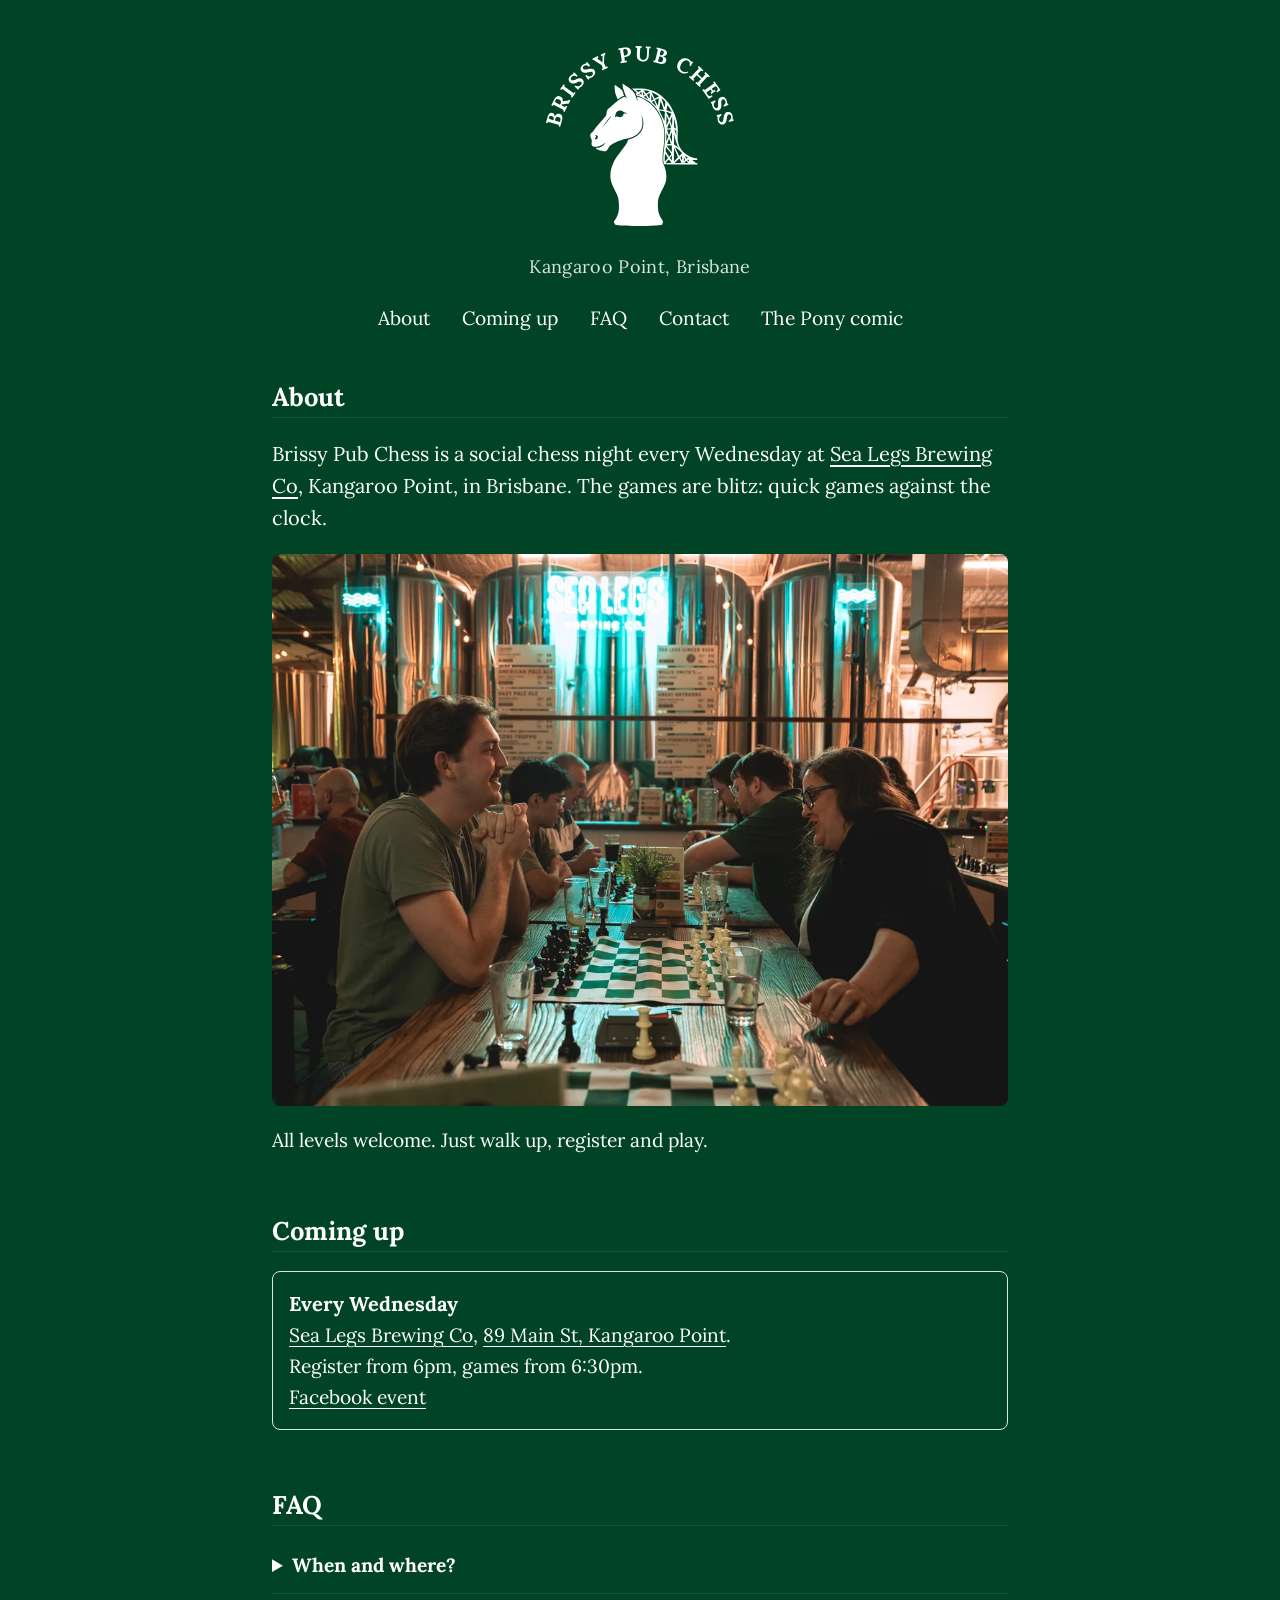
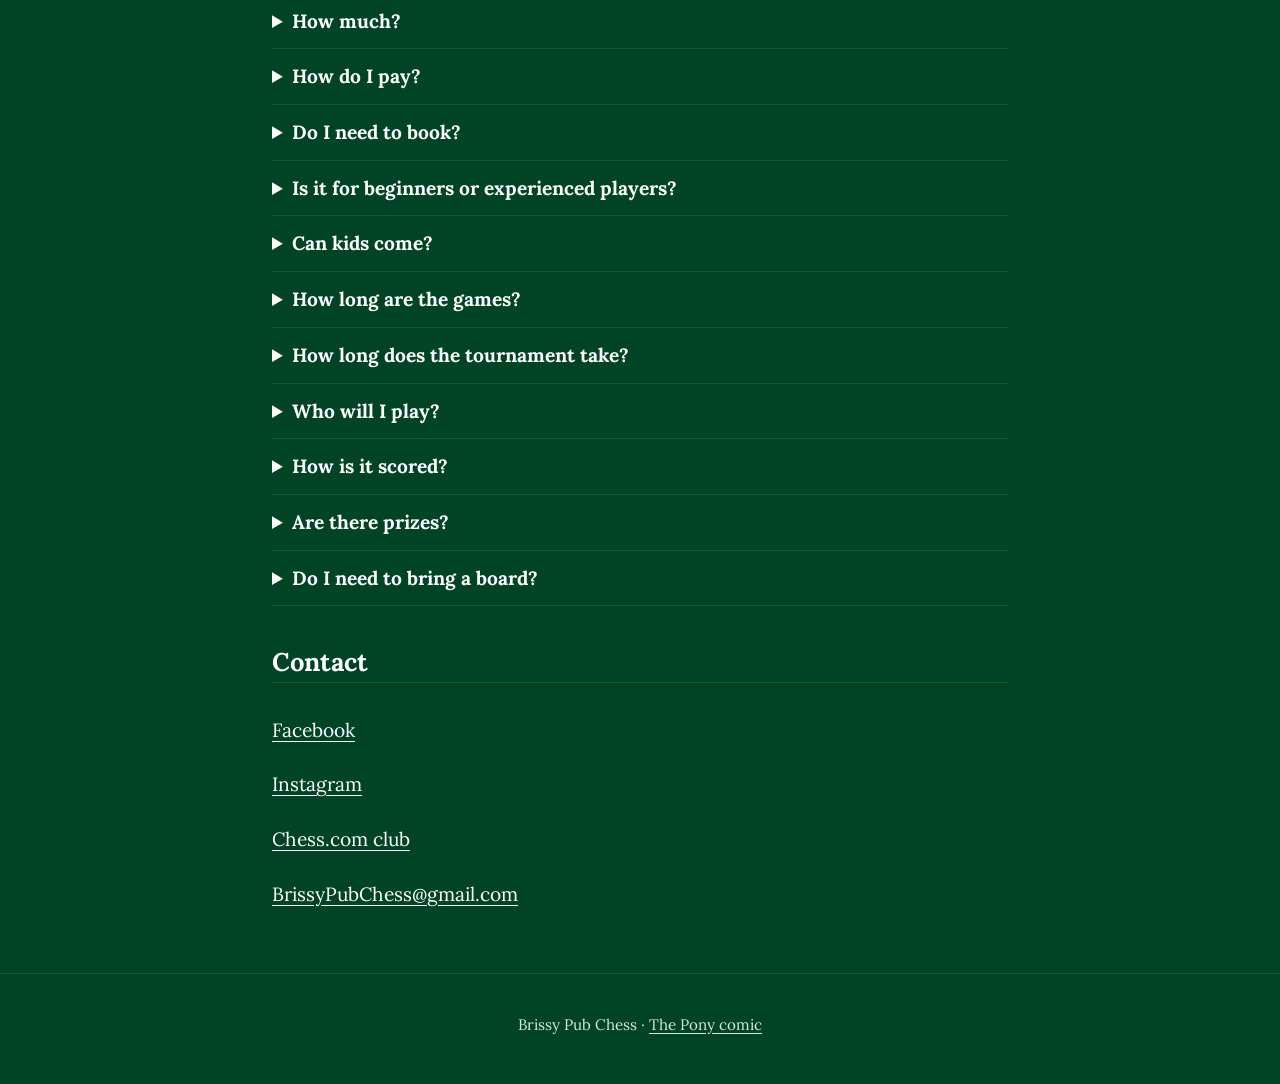
==== index.html @ b2909d72 "Describe the night as a social chess night and note it's mainly adults Co-Authored-By: Claude Opus 5" ====
<!DOCTYPE html>
<html lang="en-AU">
<head>
  <meta charset="utf-8">
  <meta name="viewport" content="width=device-width, initial-scale=1">
  <title>Brissy Pub Chess · Kangaroo Point, Brisbane</title>
  <meta name="description" content="Social pub chess every Wednesday night at Sea Legs Brewing Co, Kangaroo Point, Brisbane. Blitz games, all levels welcome. Just walk up and play.">
  <link rel="canonical" href="https://www.brissypubchess.com.au/">
  <meta property="og:type" content="website">
  <meta property="og:site_name" content="Brissy Pub Chess">
  <meta property="og:title" content="Brissy Pub Chess · Kangaroo Point, Brisbane">
  <meta property="og:description" content="Social pub chess every Wednesday night at Sea Legs Brewing Co, Kangaroo Point, Brisbane. Blitz games, all levels welcome. Just walk up and play.">
  <meta property="og:url" content="https://www.brissypubchess.com.au/">
  <meta property="og:image" content="https://www.brissypubchess.com.au/images/share.jpg">
  <meta property="og:image:width" content="1200">
  <meta property="og:image:height" content="630">
  <meta property="og:image:alt" content="Players at chess boards at Sea Legs Brewing Co">
  <meta property="og:locale" content="en_AU">
  <meta name="theme-color" content="#014425">
  <link rel="icon" href="images/favicon.svg" type="image/svg+xml">
  <link rel="apple-touch-icon" href="images/apple-touch-icon.png">
  <link rel="preload" href="fonts/lora-latin-wght-normal.woff2" as="font" type="font/woff2" crossorigin>
  <link rel="stylesheet" href="css/style.css">
</head>
<body>
  <a class="skip-link" href="#main">Skip to content</a>

  <header class="site-header">
    <h1 class="site-title"><a href="index.html"><img class="logo" src="images/logo.svg" width="1024" height="1024" alt="Brissy Pub Chess"></a> <span class="tagline">Kangaroo Point, Brisbane</span></h1>
    <nav class="site-nav" aria-label="Main">
      <ul>
        <li><a href="#about">About</a></li>
        <li><a href="#coming-up">Coming up</a></li>
        <li><a href="#faq">FAQ</a></li>
        <li><a href="#contact">Contact</a></li>
        <li><a href="the-pony/index.html">The Pony comic</a></li>
      </ul>
    </nav>
  </header>

  <main id="main">
    <section id="about" aria-labelledby="about-heading">
      <h2 id="about-heading">About</h2>
      <p class="lead">Brissy Pub Chess is a social chess night every Wednesday at <a href="https://www.sealegsbrewing.com.au/">Sea Legs Brewing Co</a>, Kangaroo Point, in Brisbane. The games are blitz: quick games against the clock.</p>
      <img class="photo" src="images/chess-night-640.webp"
           srcset="images/chess-night-640.webp 640w, images/chess-night-1024.webp 1024w, images/chess-night-1535.webp 1535w"
           sizes="(min-width: 48rem) 46rem, 100vw"
           width="1535" height="1151"
           alt="Players at chess boards along the wooden tables at Sea Legs Brewing Co, with the brewery's steel tanks and neon sign behind them.">
      <p>All levels welcome. Just walk up, register and play.</p>
    </section>

    <section id="coming-up" aria-labelledby="coming-up-heading">
      <h2 id="coming-up-heading">Coming up</h2>
      <!-- One <li> per event. The weekly night stays first; add one-off nights below it. -->
      <ul class="events">
        <li>
          <strong>Every Wednesday</strong>
          <a href="https://www.sealegsbrewing.com.au/">Sea Legs Brewing Co</a>, <a href="https://www.google.com/maps/search/?api=1&amp;query=Sea+Legs+Brewing+Co%2C+89+Main+St%2C+Kangaroo+Point+QLD">89 Main St, Kangaroo Point</a>.<br>
          Register from 6pm, games from 6:30pm.<br>
          <a href="https://www.facebook.com/events/1058613073730019">Facebook event</a>
        </li>
      </ul>
    </section>

    <section id="faq" class="faq" aria-labelledby="faq-heading">
      <h2 id="faq-heading">FAQ</h2>

      <details>
        <summary>When and where?</summary>
        <p>Every Wednesday, <a href="https://www.sealegsbrewing.com.au/">Sea Legs Brewing Co</a>, <a href="https://www.google.com/maps/search/?api=1&amp;query=Sea+Legs+Brewing+Co%2C+89+Main+St%2C+Kangaroo+Point+QLD">89 Main St, Kangaroo Point</a>. Register from 6pm, games from 6:30pm.</p>
      </details>

      <details>
        <summary>How much?</summary>
        <p>$15, or $10 concession. Includes a drink or a snack.</p>
      </details>

      <details>
        <summary>How do I pay?</summary>
        <p>Tap and go with your card or phone.</p>
      </details>

      <details>
        <summary>Do I need to book?</summary>
        <p>No, just walk up and register on the night.</p>
      </details>

      <details>
        <summary>Is it for beginners or experienced players?</summary>
        <p>Both. All levels welcome.</p>
      </details>

      <details>
        <summary>Can kids come?</summary>
        <p>It's mainly adults. Under-18s are welcome if accompanied by an adult.</p>
      </details>

      <details>
        <summary>How long are the games?</summary>
        <p>3+2 blitz: 3 minutes each, plus 2 seconds added after every move.</p>
      </details>

      <details>
        <summary>How long does the tournament take?</summary>
        <p>Generally an hour or less, usually about five games.</p>
      </details>

      <details>
        <summary>Who will I play?</summary>
        <p>Each round you're paired with someone on a similar score. When numbers are small, it switches to making sure everyone plays everyone.</p>
      </details>

      <details>
        <summary>How is it scored?</summary>
        <p>A win is 1 point and a draw is half a point. Players on equal points are split by number of wins, otherwise they share the place. There's also a Pub Score, where beating a stronger player counts for more than beating a weaker one.</p>
      </details>

      <details>
        <summary>Are there prizes?</summary>
        <p>No, bragging rights only.</p>
      </details>

      <details>
        <summary>Do I need to bring a board?</summary>
        <p>No. Boards and clocks are supplied.</p>
      </details>
    </section>

    <section id="contact" aria-labelledby="contact-heading">
      <h2 id="contact-heading">Contact</h2>
      <ul class="links">
        <li><a href="https://www.facebook.com/BrissyPubChess">Facebook</a></li>
        <li><a href="https://www.instagram.com/BrissyPubChess">Instagram</a></li>
        <li><a href="https://www.chess.com/club/brissy-pub-chess">Chess.com club</a></li>
        <li><a href="mailto:BrissyPubChess@gmail.com">BrissyPubChess@gmail.com</a></li>
      </ul>
    </section>
  </main>

  <footer class="site-footer">
    <p>Brissy Pub Chess · <a href="the-pony/index.html">The Pony comic</a></p>
  </footer>
</body>
</html>
---- css/style.css ----
/* Brissy Pub Chess website styles.
   Phone first: the base rules are for a narrow screen, and the media
   queries at the bottom widen the layout for tablets and computers. */

@font-face {
  font-family: "Lora";
  src: url("../fonts/lora-latin-wght-normal.woff2") format("woff2");
  font-weight: 400 700;
  font-style: normal;
  font-display: swap;
}

:root {
  --green: #014425;      /* the brand green, measured from the logo */
  --green-light: #0b5a35;
  --white: #ffffff;
  --white-soft: #d9e6df;
  --max-width: 48rem;
}

*,
*::before,
*::after {
  box-sizing: border-box;
}

/* Smooth jumps between sections, unless the visitor has asked their
   device to reduce motion. */
@media (prefers-reduced-motion: no-preference) {
  html {
    scroll-behavior: smooth;
  }
}

body {
  margin: 0;
  background: var(--green);
  color: var(--white);
  font-family: "Lora", Georgia, "Times New Roman", serif;
  font-size: 1.125rem;
  line-height: 1.6;
}

img {
  max-width: 100%;
  height: auto;
  display: block;
}

a {
  color: var(--white);
  text-underline-offset: 0.2em;
}

a:focus-visible,
summary:focus-visible {
  outline: 3px solid var(--white);
  outline-offset: 3px;
}

.skip-link {
  position: absolute;
  left: -999px;
}

.skip-link:focus {
  left: 1rem;
  top: 1rem;
  background: var(--white);
  color: var(--green);
  padding: 0.5rem 1rem;
}

/* Header and menu */

.site-header {
  text-align: center;
  padding: 1.5rem 1rem 0;
}

.site-title {
  margin: 0;
}

/* The place names sit inside the home page's h1, under the logo, so the
   main heading names the suburb and city as text, not just as a picture. */
.tagline {
  display: block;
  margin-top: 0.5rem;
  font-size: 1.125rem;
  font-weight: 400;
  letter-spacing: 0.02em;
  color: var(--white-soft);
}

.site-header .logo {
  width: 11rem;
  margin: 0 auto;
}

.site-nav ul {
  list-style: none;
  margin: 1rem 0 0;
  padding: 0;
  display: flex;
  flex-wrap: wrap;
  justify-content: center;
  align-items: center;
  gap: 0.25rem 0.5rem;
}

.site-nav a {
  display: inline-flex;
  align-items: center;
  min-height: 2.75rem;   /* comfortable tap target on a phone */
  padding: 0.5rem 0.75rem;
  text-decoration: none;
}

.site-nav a:hover,
.site-nav a[aria-current="page"] {
  text-decoration: underline;
}

/* Content */

main {
  max-width: var(--max-width);
  margin: 0 auto;
  padding: 0 1rem 2rem;
}

section {
  padding-top: 1.5rem;
  scroll-margin-top: 1rem;
}

h1,
h2 {
  font-weight: 700;
  line-height: 1.25;
  margin: 1rem 0 0.75rem;
}

h1 {
  font-size: 2rem;
  text-align: center;
}

h2 {
  font-size: 1.6rem;
  border-bottom: 1px solid var(--green-light);
  padding-bottom: 0.25rem;
}

.lead {
  font-size: 1.25rem;
}

.photo {
  border-radius: 0.5rem;
  margin: 1rem 0;
}

.events {
  list-style: none;
  padding: 0;
}

.events li {
  border: 1px solid var(--white-soft);
  border-radius: 0.5rem;
  padding: 1rem;
}

.events strong {
  display: block;
  font-size: 1.25rem;
}

/* FAQ uses the built-in <details> element, so it opens and closes
   without any JavaScript. */

.faq details {
  border-bottom: 1px solid var(--green-light);
}

.faq summary {
  cursor: pointer;
  font-weight: 700;
  padding: 0.75rem 0;
  min-height: 2.75rem;
}

.faq details p {
  margin: 0 0 1rem;
}

.links {
  list-style: none;
  padding: 0;
}

.links li {
  padding: 0.25rem 0;
}

.links a {
  display: inline-block;
  min-height: 2.75rem;
  padding: 0.5rem 0;
}

/* The Pony */

.comic {
  margin: 0 0 2.5rem;
}

.comic figcaption {
  color: var(--white-soft);
  font-size: 0.95rem;
  margin-top: 0.5rem;
  text-align: center;
}

/* Footer */

.site-footer {
  text-align: center;
  color: var(--white-soft);
  font-size: 0.95rem;
  padding: 1.5rem 1rem 2rem;
  border-top: 1px solid var(--green-light);
}

.site-footer a {
  color: var(--white-soft);
}

/* Wider screens */

@media (min-width: 40rem) {
  body {
    font-size: 1.2rem;
  }

  .site-header .logo {
    width: 14rem;
  }

  h1 {
    font-size: 2.5rem;
  }
}
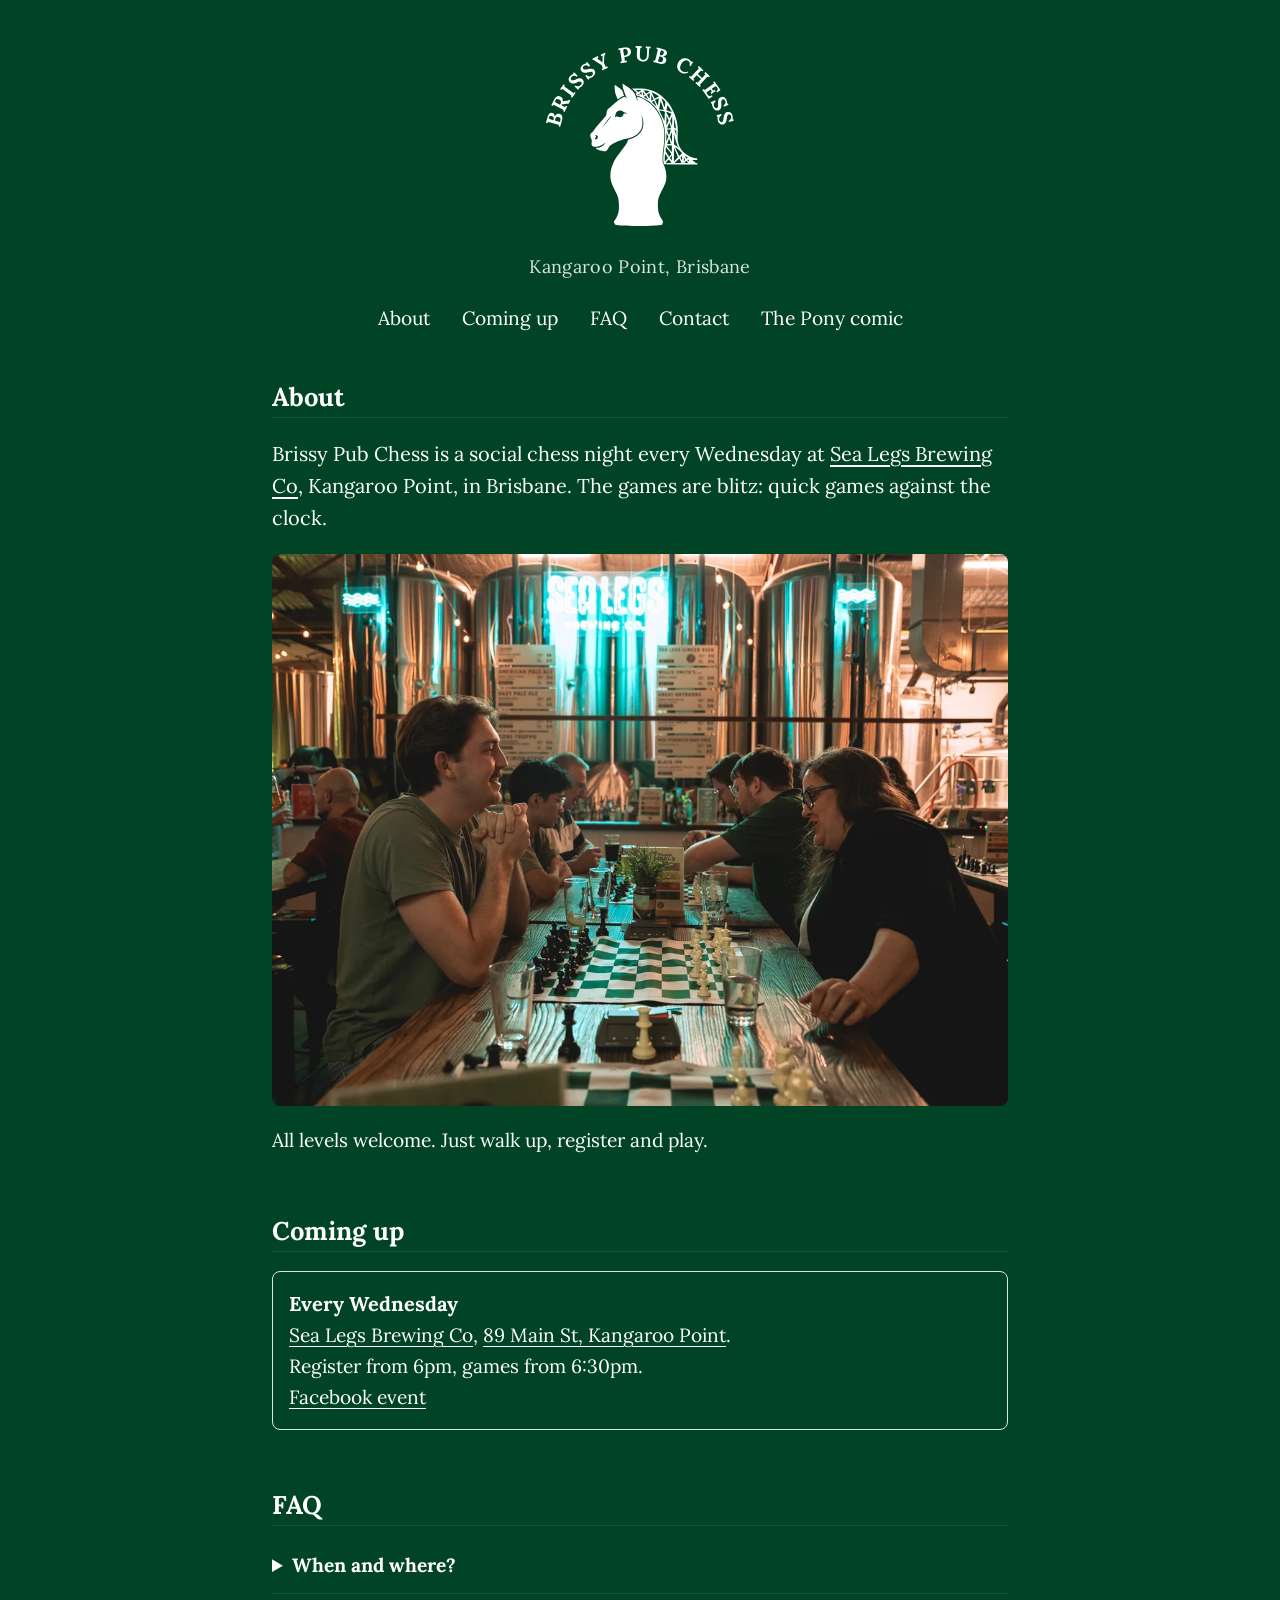
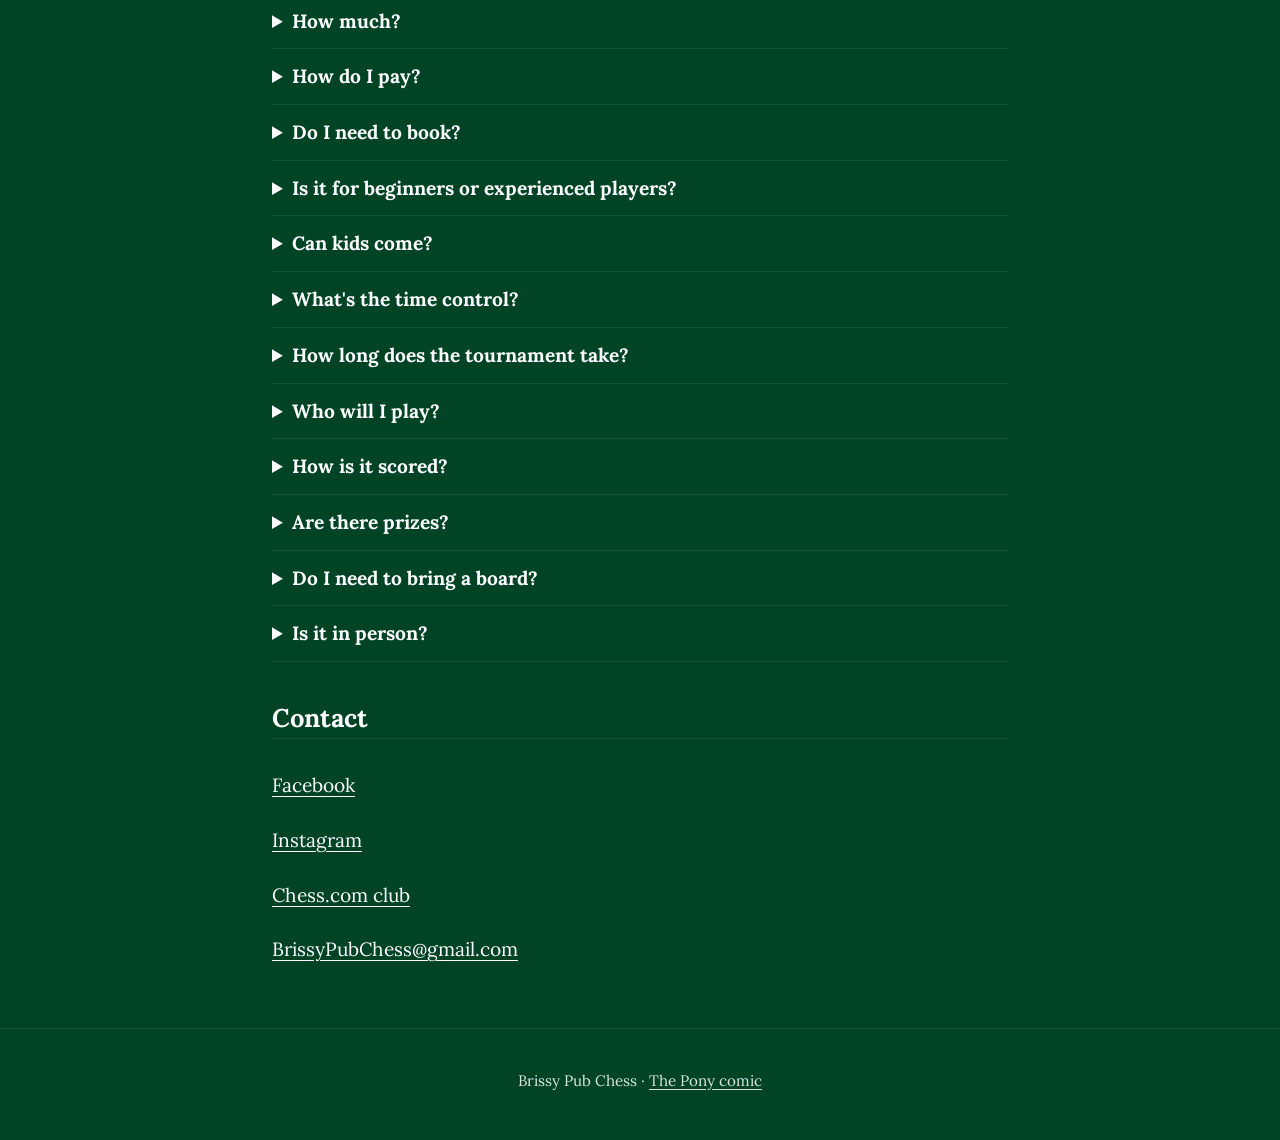
==== commit 05db43c8: "Add time control and in-person questions to the FAQ Co-Authored-By: Claude Opus 5.5 <noreply@anthrop" ====
--- a/index.html
+++ b/index.html
@@ -97,8 +97,8 @@
       </details>
 
       <details>
-        <summary>How long are the games?</summary>
-        <p>3+2 blitz: 3 minutes each, plus 2 seconds added after every move.</p>
+        <summary>What's the time control?</summary>
+        <p>3+2 blitz. Each player has 3 minutes on their clock for the whole game, and 2 seconds are added to their clock after every move they make.</p>
       </details>
 
       <details>
@@ -125,6 +125,11 @@
         <summary>Do I need to bring a board?</summary>
         <p>No. Boards and clocks are supplied.</p>
       </details>
+
+      <details>
+        <summary>Is it in person?</summary>
+        <p>Yes. It's over-the-board chess, played in real life.</p>
+      </details>
     </section>
 
     <section id="contact" aria-labelledby="contact-heading">
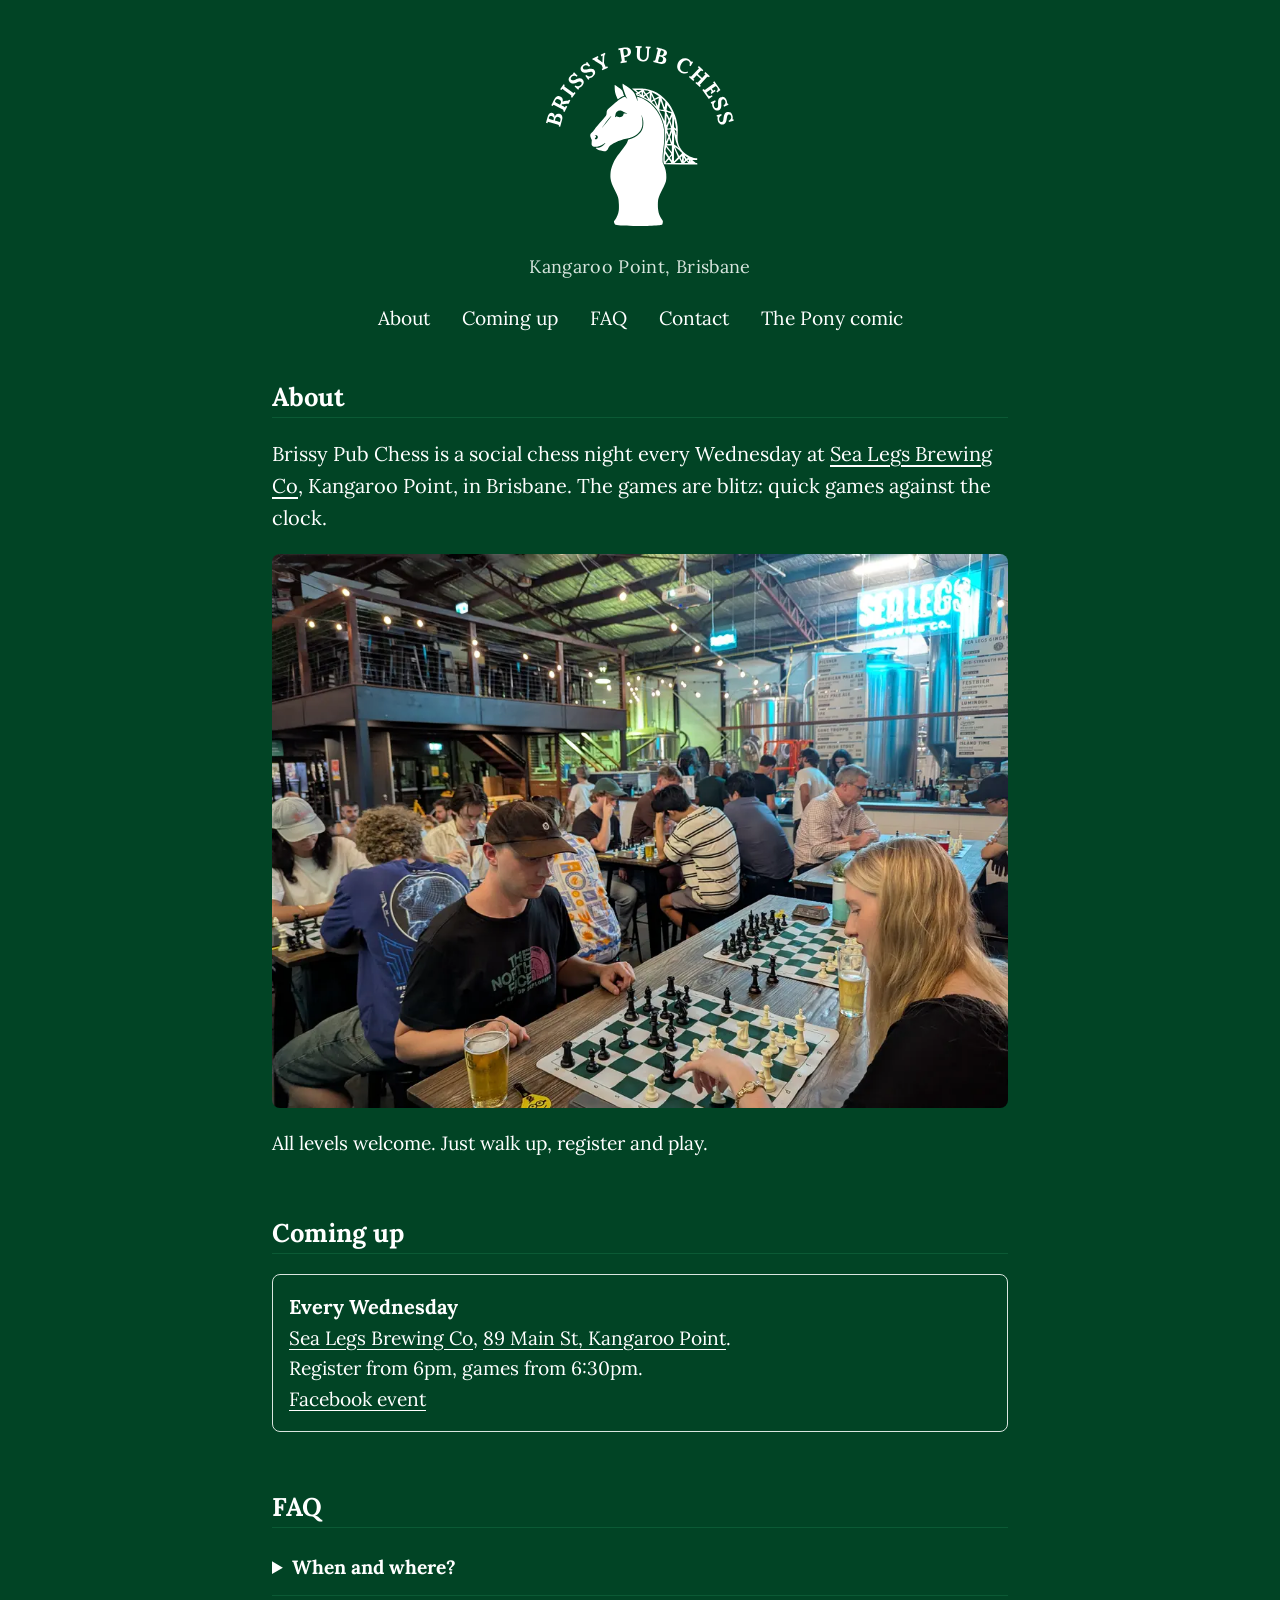
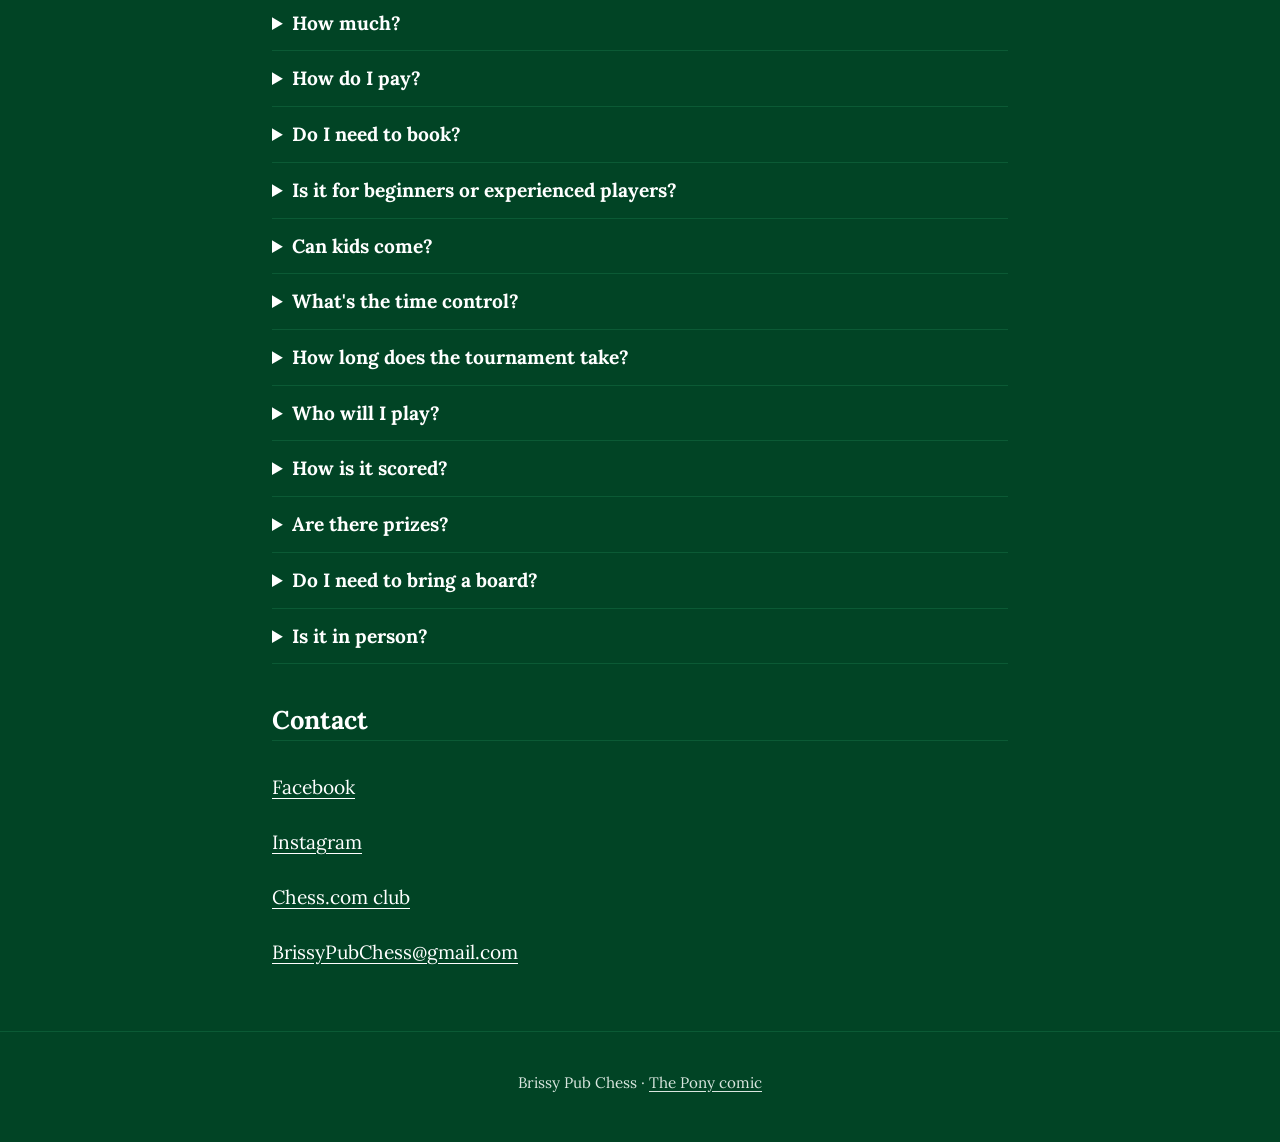
==== commit dc2a3c80: "Use the 4 November chess night photo on the main page and for link previews Co-Authored-By: Claude O" ====
--- a/index.html
+++ b/index.html
@@ -3,12 +3,12 @@
 <head>
   <meta charset="utf-8">
   <meta name="viewport" content="width=device-width, initial-scale=1">
-  <title>Brissy Pub Chess · Kangaroo Point, Brisbane</title>
+  <title>Brissy Pub Chess · Social chess night, Kangaroo Point, Brisbane</title>
   <meta name="description" content="Social pub chess every Wednesday night at Sea Legs Brewing Co, Kangaroo Point, Brisbane. Blitz games, all levels welcome. Just walk up and play.">
   <link rel="canonical" href="https://www.brissypubchess.com.au/">
   <meta property="og:type" content="website">
   <meta property="og:site_name" content="Brissy Pub Chess">
-  <meta property="og:title" content="Brissy Pub Chess · Kangaroo Point, Brisbane">
+  <meta property="og:title" content="Brissy Pub Chess · Social chess night, Kangaroo Point, Brisbane">
   <meta property="og:description" content="Social pub chess every Wednesday night at Sea Legs Brewing Co, Kangaroo Point, Brisbane. Blitz games, all levels welcome. Just walk up and play.">
   <meta property="og:url" content="https://www.brissypubchess.com.au/">
   <meta property="og:image" content="https://www.brissypubchess.com.au/images/share.jpg">
@@ -43,10 +43,10 @@
       <h2 id="about-heading">About</h2>
       <p class="lead">Brissy Pub Chess is a social chess night every Wednesday at <a href="https://www.sealegsbrewing.com.au/">Sea Legs Brewing Co</a>, Kangaroo Point, in Brisbane. The games are blitz: quick games against the clock.</p>
       <img class="photo" src="images/chess-night-640.webp"
-           srcset="images/chess-night-640.webp 640w, images/chess-night-1024.webp 1024w, images/chess-night-1535.webp 1535w"
+           srcset="images/chess-night-640.webp 640w, images/chess-night-1024.webp 1024w, images/chess-night-1536.webp 1536w"
            sizes="(min-width: 48rem) 46rem, 100vw"
-           width="1535" height="1151"
-           alt="Players at chess boards along the wooden tables at Sea Legs Brewing Co, with the brewery's steel tanks and neon sign behind them.">
+           width="1536" height="1157"
+           alt="Players at chess boards along the wooden tables at Sea Legs Brewing Co, with pints of beer on the tables and the brewery's steel tanks, beer menu boards and neon sign behind them.">
       <p>All levels welcome. Just walk up, register and play.</p>
     </section>
 
@@ -103,7 +103,7 @@
 
       <details>
         <summary>How long does the tournament take?</summary>
-        <p>Generally an hour or less, usually about five games.</p>
+        <p>Generally an hour or less, usually six games.</p>
       </details>
 
       <details>
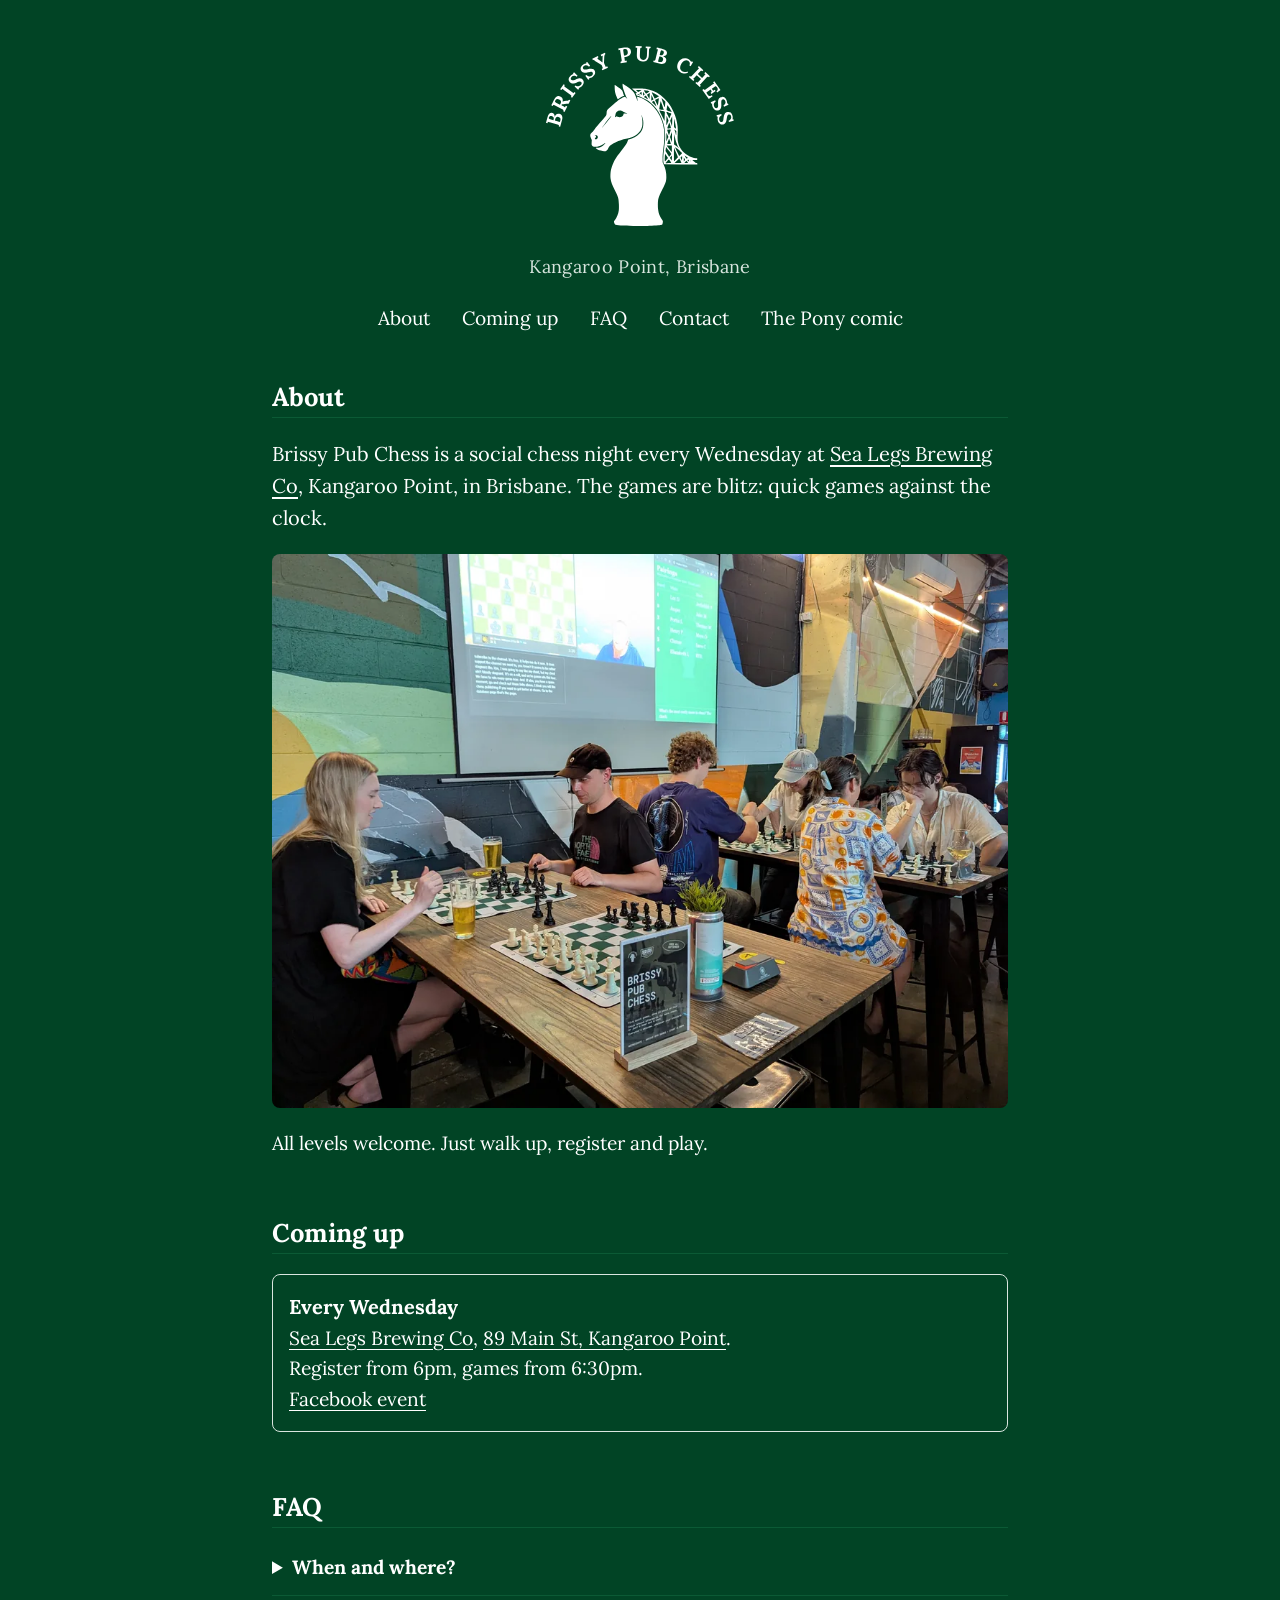
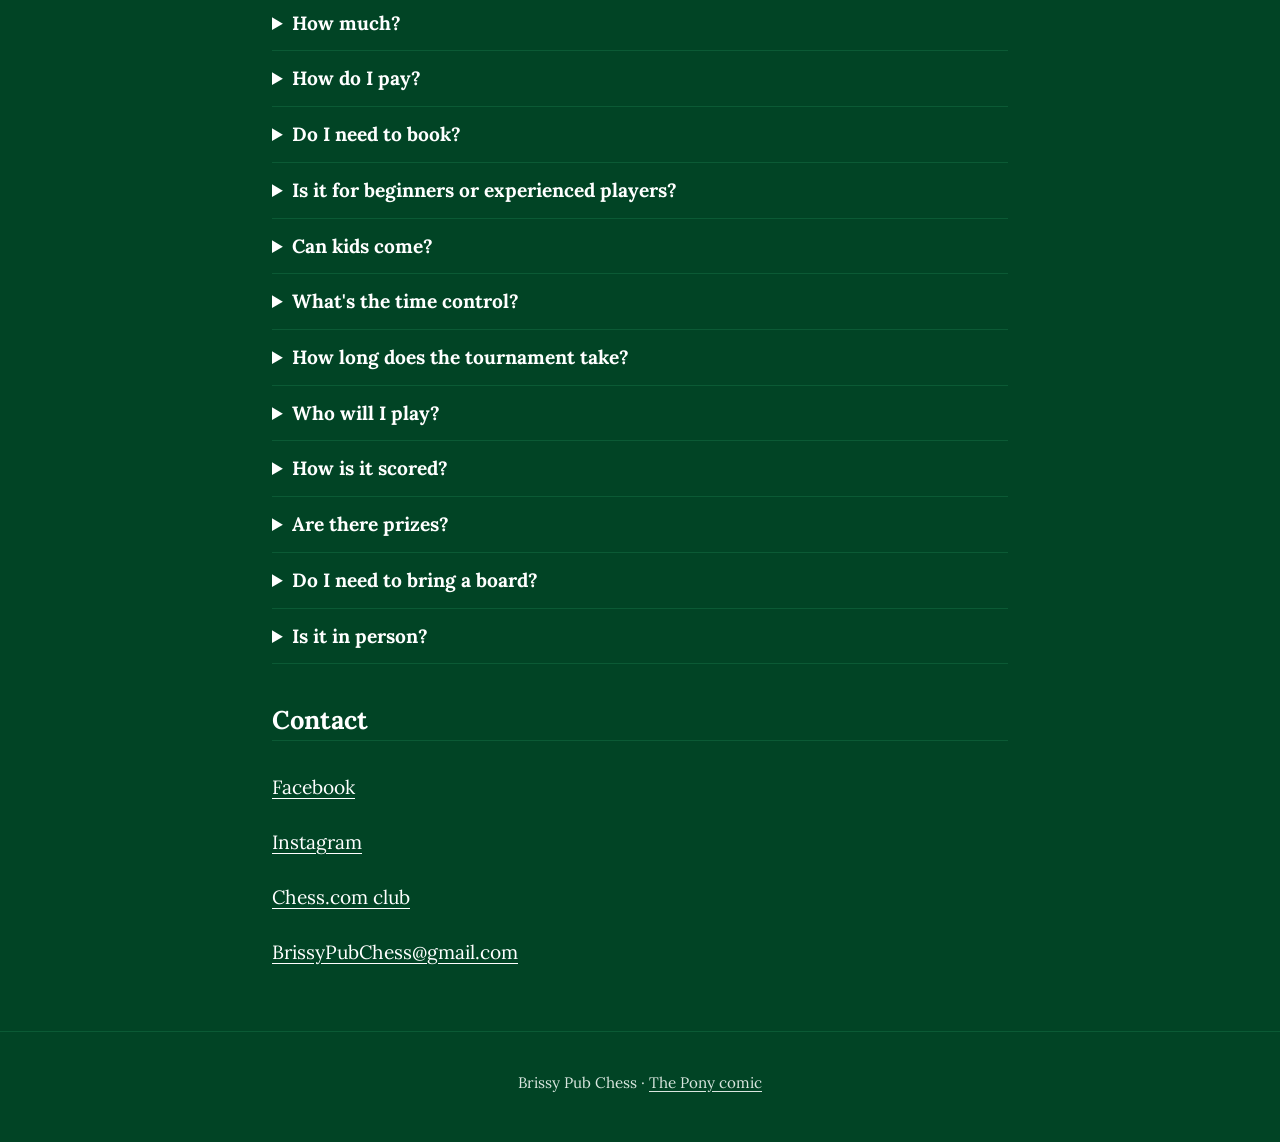
==== commit c6031f89: "Use the 4 November tables photo on the main page and for link previews Co-Authored-By: Claude Opus 5" ====
--- a/index.html
+++ b/index.html
@@ -42,11 +42,11 @@
     <section id="about" aria-labelledby="about-heading">
       <h2 id="about-heading">About</h2>
       <p class="lead">Brissy Pub Chess is a social chess night every Wednesday at <a href="https://www.sealegsbrewing.com.au/">Sea Legs Brewing Co</a>, Kangaroo Point, in Brisbane. The games are blitz: quick games against the clock.</p>
-      <img class="photo" src="images/chess-night-640.webp"
-           srcset="images/chess-night-640.webp 640w, images/chess-night-1024.webp 1024w, images/chess-night-1536.webp 1536w"
+      <img class="photo" src="images/chess-night-tables-640.webp"
+           srcset="images/chess-night-tables-640.webp 640w, images/chess-night-tables-1024.webp 1024w, images/chess-night-tables-1536.webp 1536w"
            sizes="(min-width: 48rem) 46rem, 100vw"
            width="1536" height="1157"
-           alt="Players at chess boards along the wooden tables at Sea Legs Brewing Co, with pints of beer on the tables and the brewery's steel tanks, beer menu boards and neon sign behind them.">
+           alt="Players at chess boards on the wooden tables at Sea Legs Brewing Co, with pints of beer, a chess clock and a Brissy Pub Chess table sign on the table, and the night's pairings and a chess stream projected on the painted wall behind them.">
       <p>All levels welcome. Just walk up, register and play.</p>
     </section>
 
--- a/css/style.css
+++ b/css/style.css
@@ -41,7 +41,8 @@
   line-height: 1.6;
 }
 
-img {
+img,
+video {
   max-width: 100%;
   height: auto;
   display: block;
